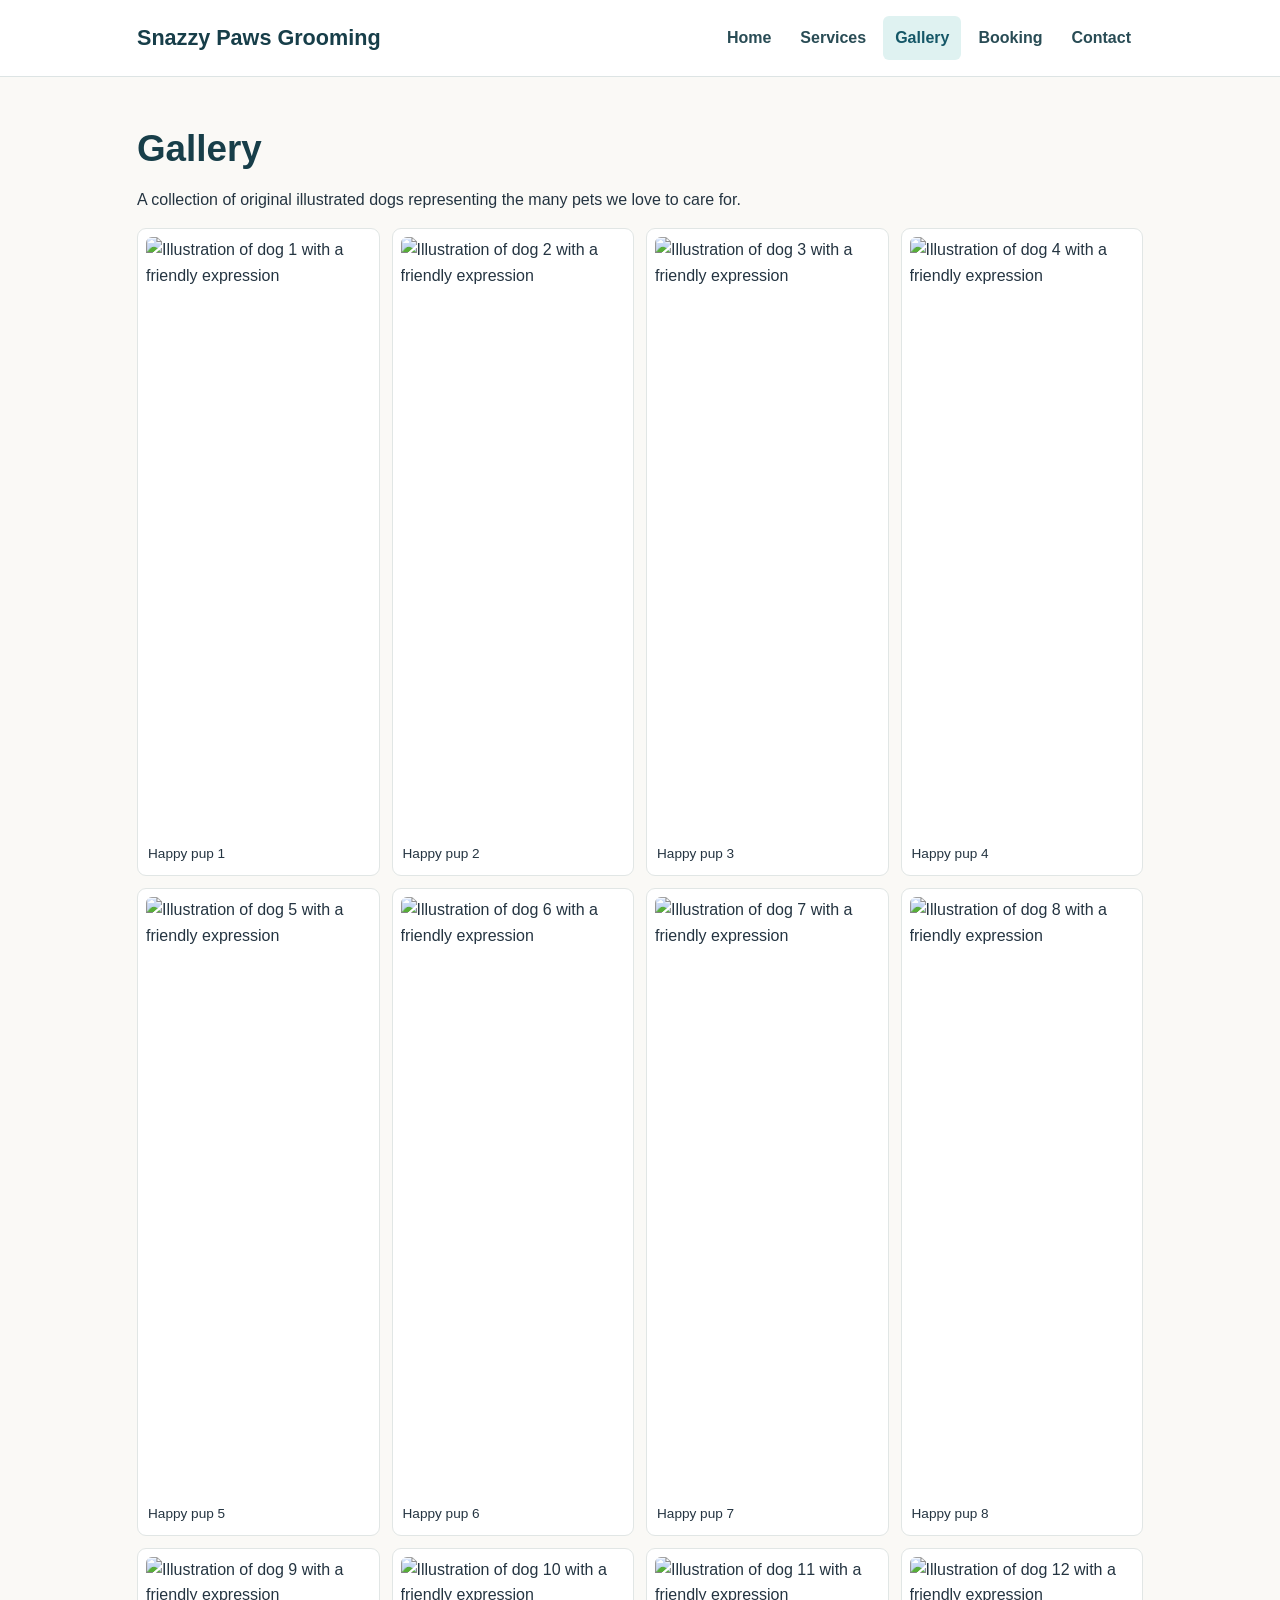
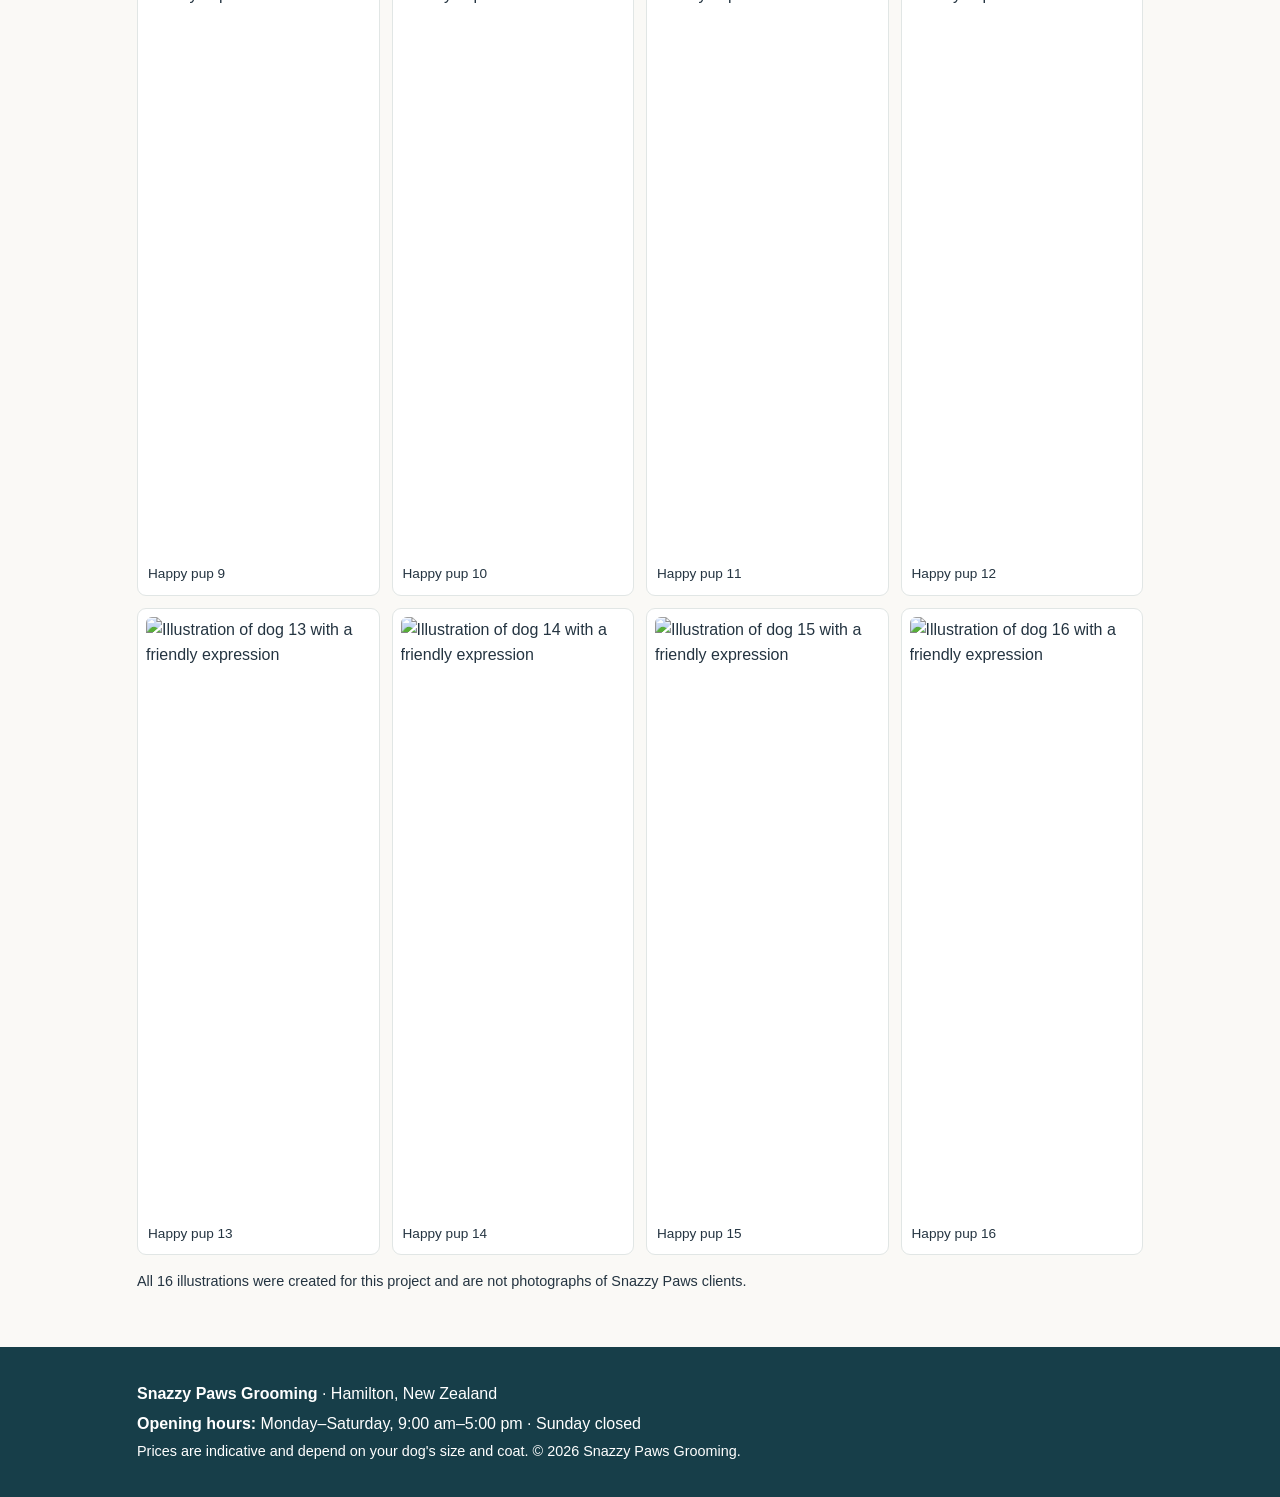
==== gallery.html @ 2d2e1646 "Add files via upload" ====
<!doctype html>
<html lang="en-NZ">
<head>
  <meta charset="utf-8">
  <meta name="viewport" content="width=device-width, initial-scale=1">
  <meta name="description" content="Snazzy Paws Grooming in Hamilton offers caring dog grooming services.">
  <title>Gallery | Snazzy Paws Grooming</title>
  <link rel="stylesheet" href="styles.min.css">
</head>
<body>
  <a class="skip" href="#main">Skip to main content</a>
  <header class="site-header">
    <div class="wrap nav-wrap">
      <a class="brand" href="index.html">Snazzy Paws Grooming</a>
      <nav class="nav-links" aria-label="Main navigation">
        <a href="index.html">Home</a><a href="services.html">Services</a><a href="gallery.html" aria-current="page">Gallery</a><a href="booking.html">Booking</a><a href="contact.html">Contact</a>
      </nav>
    </div>
  </header>
  <main id="main">
    <section><div class="wrap"><h1>Gallery</h1><p>A collection of original illustrated dogs representing the many pets we love to care for.</p><div class="gallery">
        <figure><img src="images/dog-01.svg" alt="Illustration of dog 1 with a friendly expression" width="600" height="600" loading="lazy"><figcaption>Happy pup 1</figcaption></figure>
        <figure><img src="images/dog-02.svg" alt="Illustration of dog 2 with a friendly expression" width="600" height="600" loading="lazy"><figcaption>Happy pup 2</figcaption></figure>
        <figure><img src="images/dog-03.svg" alt="Illustration of dog 3 with a friendly expression" width="600" height="600" loading="lazy"><figcaption>Happy pup 3</figcaption></figure>
        <figure><img src="images/dog-04.svg" alt="Illustration of dog 4 with a friendly expression" width="600" height="600" loading="lazy"><figcaption>Happy pup 4</figcaption></figure>
        <figure><img src="images/dog-05.svg" alt="Illustration of dog 5 with a friendly expression" width="600" height="600" loading="lazy"><figcaption>Happy pup 5</figcaption></figure>
        <figure><img src="images/dog-06.svg" alt="Illustration of dog 6 with a friendly expression" width="600" height="600" loading="lazy"><figcaption>Happy pup 6</figcaption></figure>
        <figure><img src="images/dog-07.svg" alt="Illustration of dog 7 with a friendly expression" width="600" height="600" loading="lazy"><figcaption>Happy pup 7</figcaption></figure>
        <figure><img src="images/dog-08.svg" alt="Illustration of dog 8 with a friendly expression" width="600" height="600" loading="lazy"><figcaption>Happy pup 8</figcaption></figure>
        <figure><img src="images/dog-09.svg" alt="Illustration of dog 9 with a friendly expression" width="600" height="600" loading="lazy"><figcaption>Happy pup 9</figcaption></figure>
        <figure><img src="images/dog-10.svg" alt="Illustration of dog 10 with a friendly expression" width="600" height="600" loading="lazy"><figcaption>Happy pup 10</figcaption></figure>
        <figure><img src="images/dog-11.svg" alt="Illustration of dog 11 with a friendly expression" width="600" height="600" loading="lazy"><figcaption>Happy pup 11</figcaption></figure>
        <figure><img src="images/dog-12.svg" alt="Illustration of dog 12 with a friendly expression" width="600" height="600" loading="lazy"><figcaption>Happy pup 12</figcaption></figure>
        <figure><img src="images/dog-13.svg" alt="Illustration of dog 13 with a friendly expression" width="600" height="600" loading="lazy"><figcaption>Happy pup 13</figcaption></figure>
        <figure><img src="images/dog-14.svg" alt="Illustration of dog 14 with a friendly expression" width="600" height="600" loading="lazy"><figcaption>Happy pup 14</figcaption></figure>
        <figure><img src="images/dog-15.svg" alt="Illustration of dog 15 with a friendly expression" width="600" height="600" loading="lazy"><figcaption>Happy pup 15</figcaption></figure>
        <figure><img src="images/dog-16.svg" alt="Illustration of dog 16 with a friendly expression" width="600" height="600" loading="lazy"><figcaption>Happy pup 16</figcaption></figure>
      </div><p class="small">All 16 illustrations were created for this project and are not photographs of Snazzy Paws clients.</p></div></section>
  </main>
  <footer class="site-footer">
    <div class="wrap">
      <p><strong>Snazzy Paws Grooming</strong> · Hamilton, New Zealand</p>
      <p><strong>Opening hours:</strong> Monday–Saturday, 9:00 am–5:00 pm · Sunday closed</p>
      <p class="small">Prices are indicative and depend on your dog's size and coat. &copy; 2026 Snazzy Paws Grooming.</p>
    </div>
  </footer>
</body>
</html>
---- styles.min.css ----
*{box-sizing:border-box}html{scroll-behavior:smooth}body{margin:0;font-family:Arial,Helvetica,sans-serif;color:#243441;background:#faf9f6;line-height:1.6}a{color:#11677c}a:hover{text-decoration:underline}a:focus-visible,button:focus-visible,input:focus-visible,textarea:focus-visible{outline:3px solid #ff9d5c;outline-offset:3px}.skip{position:absolute;left:-9999px;background:#fff;padding:12px;z-index:9}.skip:focus{left:12px;top:12px}.site-header{background:#fff;border-bottom:1px solid #dde4e4}.wrap{max-width:1050px;margin:auto;padding:0 22px}.nav-wrap{display:flex;justify-content:space-between;align-items:center;gap:15px;flex-wrap:wrap;padding-top:16px;padding-bottom:16px}.brand{font-weight:800;font-size:1.35rem;color:#173e49;text-decoration:none}.nav-links{display:flex;gap:5px;flex-wrap:wrap}.nav-links a{padding:9px 12px;border-radius:6px;text-decoration:none;font-weight:600;color:#294c55}.nav-links a:hover,.nav-links a[aria-current=page]{background:#dff2f1;color:#145767}main{min-height:60vh}section{padding:40px 0}.hero{background:#dff2f1}.hero-grid{display:grid;grid-template-columns:1.1fr 1fr;gap:35px;align-items:center}.hero img{width:100%;border-radius:16px;display:block}.eyebrow{font-size:.8rem;font-weight:700;text-transform:uppercase;letter-spacing:.1em;color:#11677c}h1{font-size:2.3rem;line-height:1.2;margin:10px 0 15px;color:#173e49}h2{font-size:1.65rem;line-height:1.25;color:#173e49}h3{color:#173e49}.button,button{display:inline-block;padding:12px 20px;border:0;border-radius:7px;background:#0b6478;color:#fff;font-size:1rem;font-weight:700;text-decoration:none;cursor:pointer}.button:hover,button:hover{background:#074c5c;color:#fff;text-decoration:none}.cards{display:grid;grid-template-columns:repeat(3,1fr);gap:18px}.card{background:white;padding:22px;border:1px solid #e1e4e3;border-radius:12px}.subtle{background:#f0f4f2}.small{font-size:.9rem}.table-scroll{overflow-x:auto;background:#fff;border-radius:10px;border:1px solid #dce2e1}table{border-collapse:collapse;width:100%;min-width:480px}th,td{padding:12px 14px;text-align:left;border-bottom:1px solid #e4e8e8}th{background:#dff2f1;color:#173e49}tr:last-child td{border-bottom:0}.gallery{display:grid;grid-template-columns:repeat(4,minmax(0,1fr));gap:12px}.gallery figure{margin:0;background:#fff;border:1px solid #e1e6e5;padding:8px;border-radius:9px}.gallery img{display:block;width:100%;aspect-ratio:1/1;object-fit:cover;border-radius:6px}.gallery figcaption{padding:6px 2px 2px;font-size:.85rem}form{max-width:670px;background:#fff;border:1px solid #e0e5e4;padding:24px;border-radius:12px}.field{margin-bottom:15px}label{display:block;font-weight:700;margin-bottom:5px}input,textarea{font:inherit;width:100%;padding:11px;border:1px solid #8f9da2;border-radius:6px;background:white}textarea{min-height:120px;resize:vertical}.hint{font-size:.88rem;color:#485b64}.map{width:100%;height:310px;border:0;border-radius:10px}.contact-grid{display:grid;grid-template-columns:1fr 1fr;gap:25px;align-items:start}.site-footer{background:#173e49;color:#fff;padding:30px 0}.site-footer p{margin:4px 0}.site-footer a{color:#d9f5ff}.notice{padding:12px 15px;border-left:4px solid #0b6478;background:#eaf5f4;margin:20px 0}@media(max-width:760px){.hero-grid,.contact-grid{grid-template-columns:1fr}.cards{grid-template-columns:1fr}.gallery{grid-template-columns:repeat(2,minmax(0,1fr))}h1{font-size:1.8rem}.nav-wrap{align-items:flex-start}.nav-links a{padding:8px}}@media(max-width:420px){.gallery{gap:7px}.wrap{padding:0 14px}section{padding:27px 0}form{padding:16px}.brand{font-size:1.2rem}}
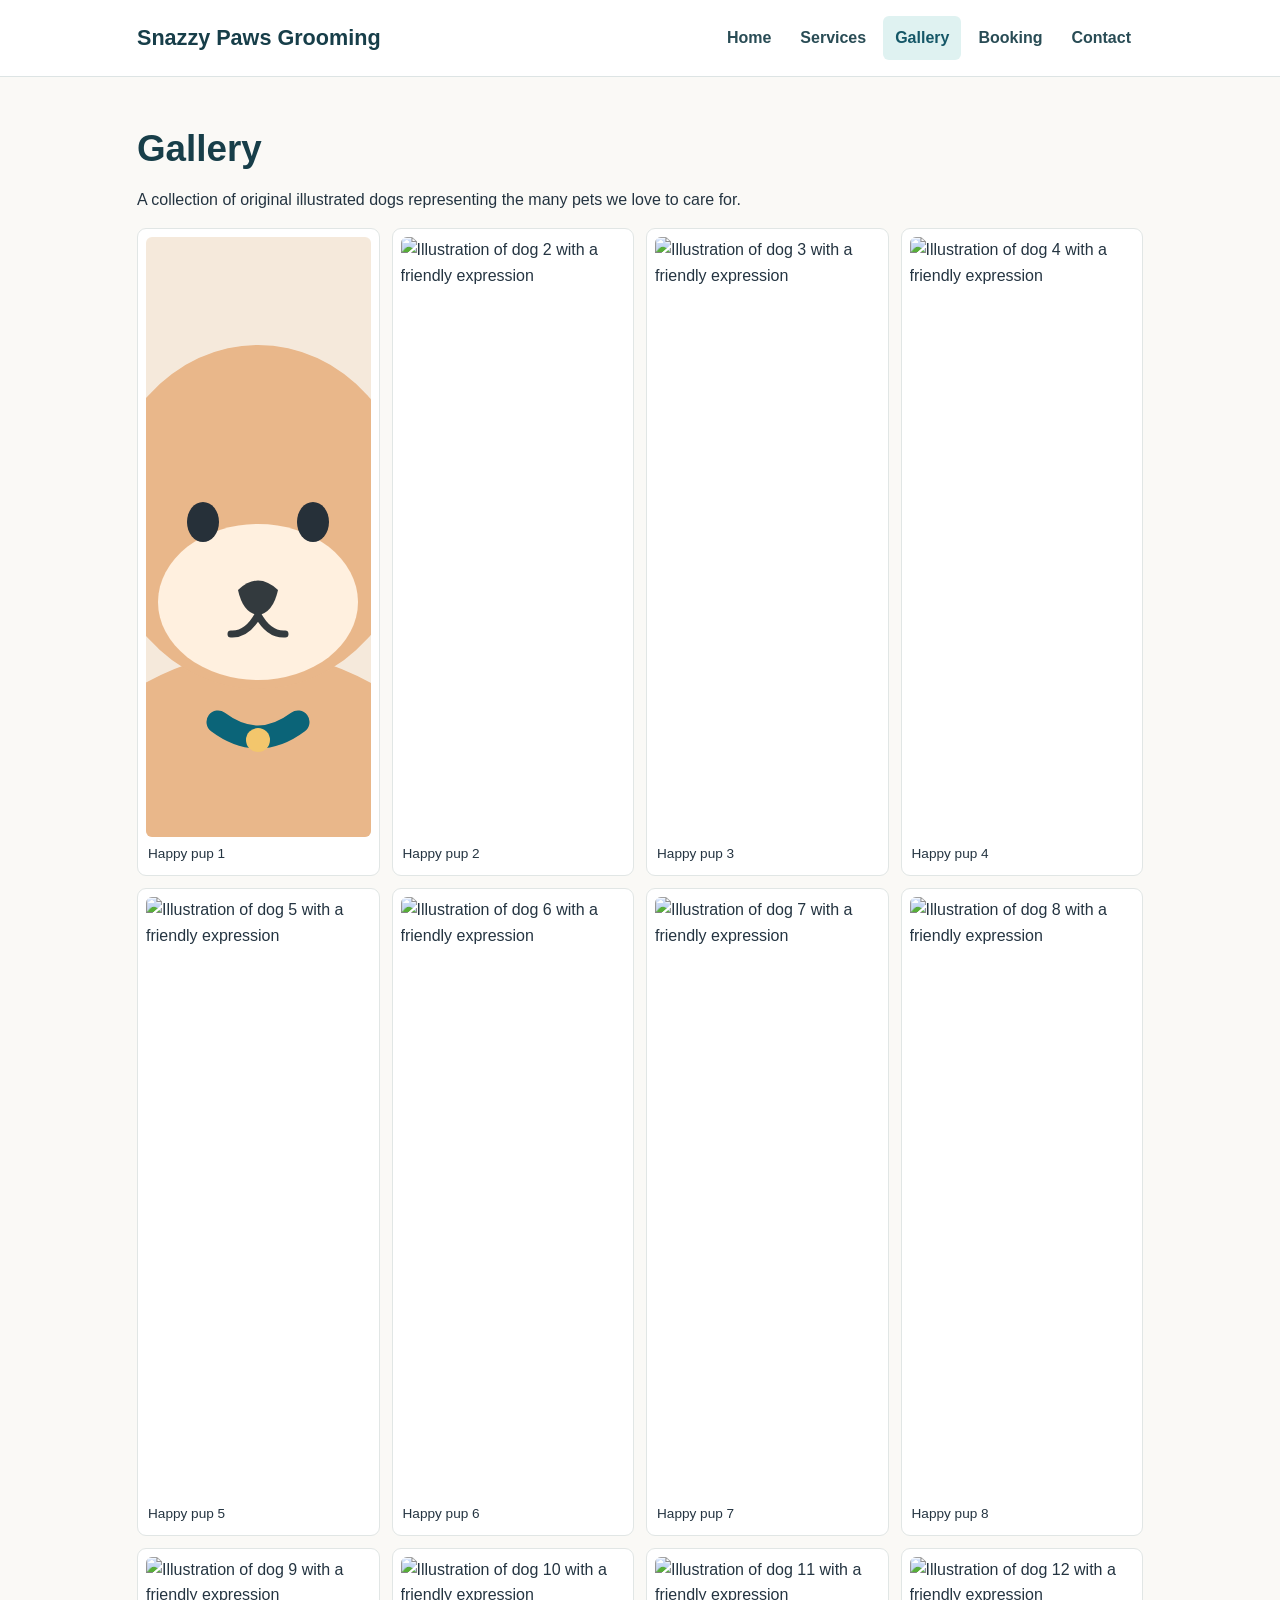
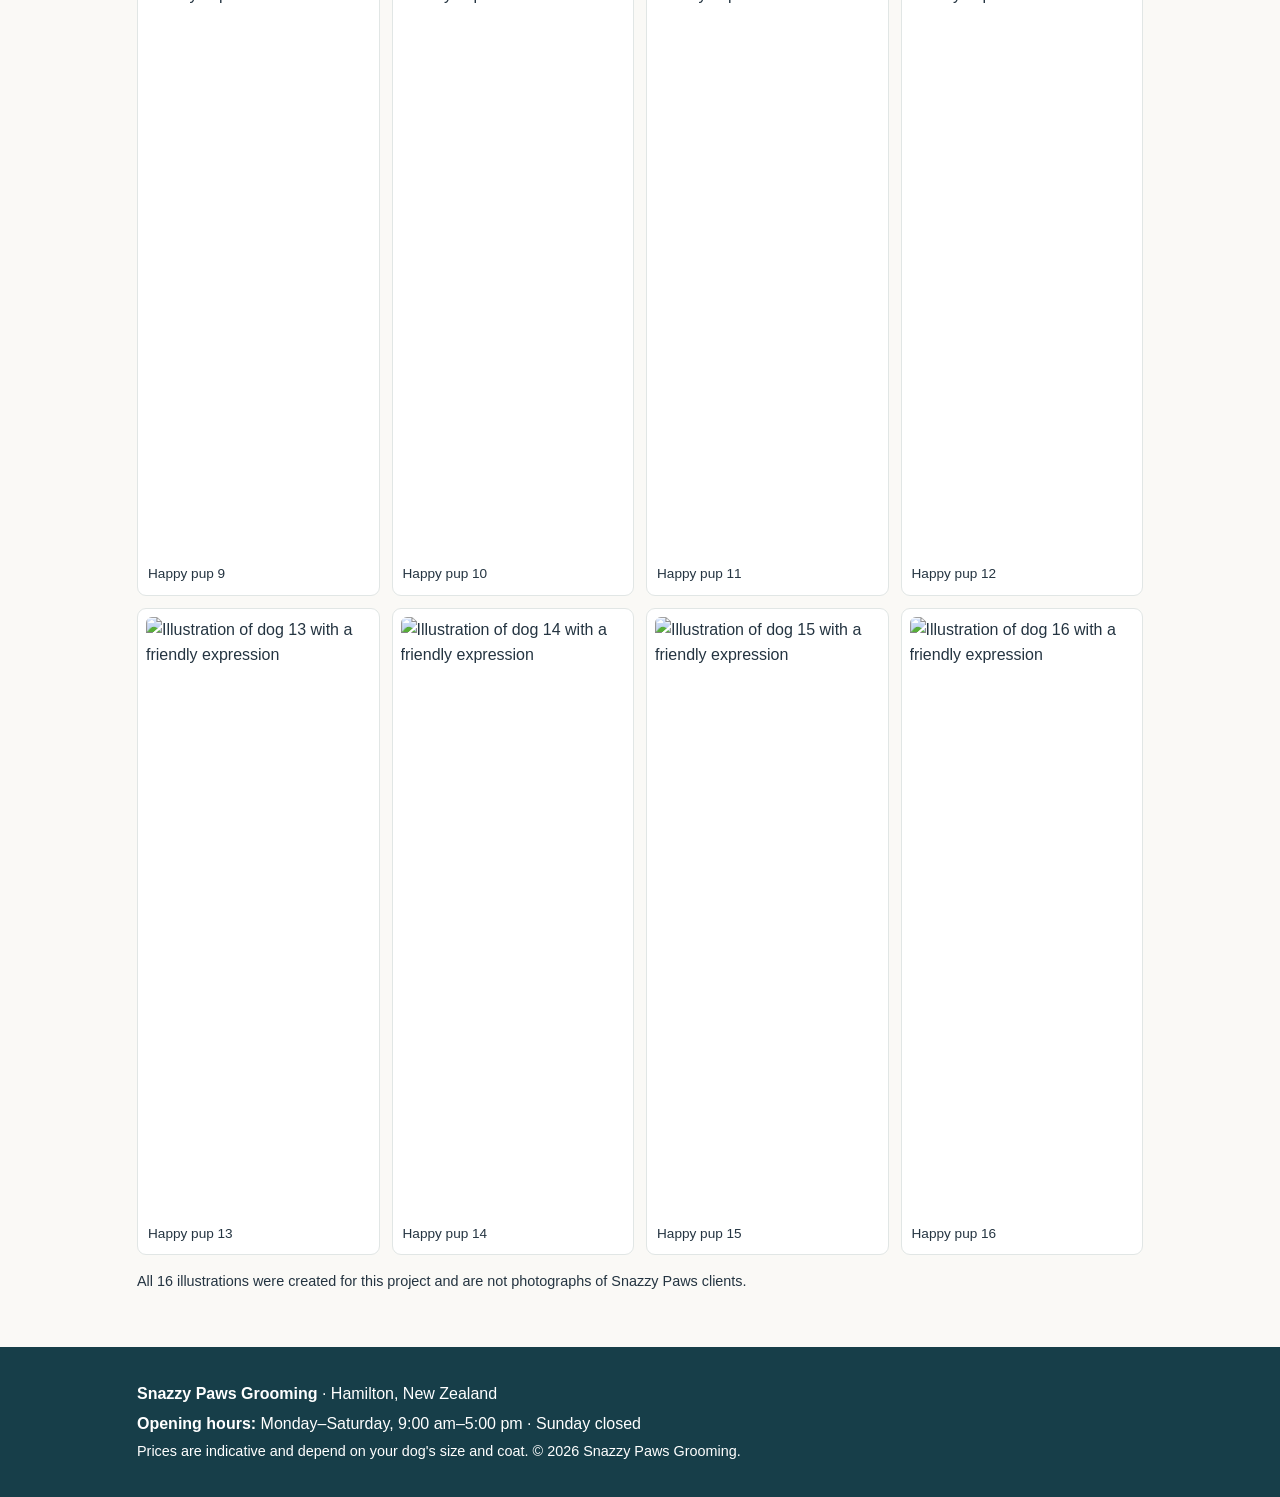
==== commit c0f86ebb: "Update gallery.html" ====
--- a/gallery.html
+++ b/gallery.html
@@ -1,3 +1,4 @@
+
 <!doctype html>
 <html lang="en-NZ">
 <head>
@@ -9,34 +10,98 @@
 </head>
 <body>
   <a class="skip" href="#main">Skip to main content</a>
+
   <header class="site-header">
     <div class="wrap nav-wrap">
       <a class="brand" href="index.html">Snazzy Paws Grooming</a>
       <nav class="nav-links" aria-label="Main navigation">
-        <a href="index.html">Home</a><a href="services.html">Services</a><a href="gallery.html" aria-current="page">Gallery</a><a href="booking.html">Booking</a><a href="contact.html">Contact</a>
+        <a href="index.html">Home</a>
+        <a href="services.html">Services</a>
+        <a href="gallery.html" aria-current="page">Gallery</a>
+        <a href="booking.html">Booking</a>
+        <a href="contact.html">Contact</a>
       </nav>
     </div>
   </header>
+
   <main id="main">
-    <section><div class="wrap"><h1>Gallery</h1><p>A collection of original illustrated dogs representing the many pets we love to care for.</p><div class="gallery">
-        <figure><img src="images/dog-01.svg" alt="Illustration of dog 1 with a friendly expression" width="600" height="600" loading="lazy"><figcaption>Happy pup 1</figcaption></figure>
-        <figure><img src="images/dog-02.svg" alt="Illustration of dog 2 with a friendly expression" width="600" height="600" loading="lazy"><figcaption>Happy pup 2</figcaption></figure>
-        <figure><img src="images/dog-03.svg" alt="Illustration of dog 3 with a friendly expression" width="600" height="600" loading="lazy"><figcaption>Happy pup 3</figcaption></figure>
-        <figure><img src="images/dog-04.svg" alt="Illustration of dog 4 with a friendly expression" width="600" height="600" loading="lazy"><figcaption>Happy pup 4</figcaption></figure>
-        <figure><img src="images/dog-05.svg" alt="Illustration of dog 5 with a friendly expression" width="600" height="600" loading="lazy"><figcaption>Happy pup 5</figcaption></figure>
-        <figure><img src="images/dog-06.svg" alt="Illustration of dog 6 with a friendly expression" width="600" height="600" loading="lazy"><figcaption>Happy pup 6</figcaption></figure>
-        <figure><img src="images/dog-07.svg" alt="Illustration of dog 7 with a friendly expression" width="600" height="600" loading="lazy"><figcaption>Happy pup 7</figcaption></figure>
-        <figure><img src="images/dog-08.svg" alt="Illustration of dog 8 with a friendly expression" width="600" height="600" loading="lazy"><figcaption>Happy pup 8</figcaption></figure>
-        <figure><img src="images/dog-09.svg" alt="Illustration of dog 9 with a friendly expression" width="600" height="600" loading="lazy"><figcaption>Happy pup 9</figcaption></figure>
-        <figure><img src="images/dog-10.svg" alt="Illustration of dog 10 with a friendly expression" width="600" height="600" loading="lazy"><figcaption>Happy pup 10</figcaption></figure>
-        <figure><img src="images/dog-11.svg" alt="Illustration of dog 11 with a friendly expression" width="600" height="600" loading="lazy"><figcaption>Happy pup 11</figcaption></figure>
-        <figure><img src="images/dog-12.svg" alt="Illustration of dog 12 with a friendly expression" width="600" height="600" loading="lazy"><figcaption>Happy pup 12</figcaption></figure>
-        <figure><img src="images/dog-13.svg" alt="Illustration of dog 13 with a friendly expression" width="600" height="600" loading="lazy"><figcaption>Happy pup 13</figcaption></figure>
-        <figure><img src="images/dog-14.svg" alt="Illustration of dog 14 with a friendly expression" width="600" height="600" loading="lazy"><figcaption>Happy pup 14</figcaption></figure>
-        <figure><img src="images/dog-15.svg" alt="Illustration of dog 15 with a friendly expression" width="600" height="600" loading="lazy"><figcaption>Happy pup 15</figcaption></figure>
-        <figure><img src="images/dog-16.svg" alt="Illustration of dog 16 with a friendly expression" width="600" height="600" loading="lazy"><figcaption>Happy pup 16</figcaption></figure>
-      </div><p class="small">All 16 illustrations were created for this project and are not photographs of Snazzy Paws clients.</p></div></section>
+    <section>
+      <div class="wrap">
+        <h1>Gallery</h1>
+        <p>A collection of original illustrated dogs representing the many pets we love to care for.</p>
+
+        <div class="gallery">
+          <figure>
+            <img src="images/dog-01.svg" alt="Illustration of dog 1 with a friendly expression" width="600" height="600" loading="lazy">
+            <figcaption>Happy pup 1</figcaption>
+          </figure>
+          <figure>
+            <img src="dog-02.svg" alt="Illustration of dog 2 with a friendly expression" width="600" height="600" loading="lazy">
+            <figcaption>Happy pup 2</figcaption>
+          </figure>
+          <figure>
+            <img src="dog-03.svg" alt="Illustration of dog 3 with a friendly expression" width="600" height="600" loading="lazy">
+            <figcaption>Happy pup 3</figcaption>
+          </figure>
+          <figure>
+            <img src="dog-04.svg" alt="Illustration of dog 4 with a friendly expression" width="600" height="600" loading="lazy">
+            <figcaption>Happy pup 4</figcaption>
+          </figure>
+          <figure>
+            <img src="dog-05.svg" alt="Illustration of dog 5 with a friendly expression" width="600" height="600" loading="lazy">
+            <figcaption>Happy pup 5</figcaption>
+          </figure>
+          <figure>
+            <img src="dog-06.svg" alt="Illustration of dog 6 with a friendly expression" width="600" height="600" loading="lazy">
+            <figcaption>Happy pup 6</figcaption>
+          </figure>
+          <figure>
+            <img src="dog-07.svg" alt="Illustration of dog 7 with a friendly expression" width="600" height="600" loading="lazy">
+            <figcaption>Happy pup 7</figcaption>
+          </figure>
+          <figure>
+            <img src="dog-08.svg" alt="Illustration of dog 8 with a friendly expression" width="600" height="600" loading="lazy">
+            <figcaption>Happy pup 8</figcaption>
+          </figure>
+          <figure>
+            <img src="dog-09.svg" alt="Illustration of dog 9 with a friendly expression" width="600" height="600" loading="lazy">
+            <figcaption>Happy pup 9</figcaption>
+          </figure>
+          <figure>
+            <img src="dog-10.svg" alt="Illustration of dog 10 with a friendly expression" width="600" height="600" loading="lazy">
+            <figcaption>Happy pup 10</figcaption>
+          </figure>
+          <figure>
+            <img src="dog-11.svg" alt="Illustration of dog 11 with a friendly expression" width="600" height="600" loading="lazy">
+            <figcaption>Happy pup 11</figcaption>
+          </figure>
+          <figure>
+            <img src="dog-12.svg" alt="Illustration of dog 12 with a friendly expression" width="600" height="600" loading="lazy">
+            <figcaption>Happy pup 12</figcaption>
+          </figure>
+          <figure>
+            <img src="dog-13.svg" alt="Illustration of dog 13 with a friendly expression" width="600" height="600" loading="lazy">
+            <figcaption>Happy pup 13</figcaption>
+          </figure>
+          <figure>
+            <img src="dog-14.svg" alt="Illustration of dog 14 with a friendly expression" width="600" height="600" loading="lazy">
+            <figcaption>Happy pup 14</figcaption>
+          </figure>
+          <figure>
+            <img src="dog-15.svg" alt="Illustration of dog 15 with a friendly expression" width="600" height="600" loading="lazy">
+            <figcaption>Happy pup 15</figcaption>
+          </figure>
+          <figure>
+            <img src="dog-16.svg" alt="Illustration of dog 16 with a friendly expression" width="600" height="600" loading="lazy">
+            <figcaption>Happy pup 16</figcaption>
+          </figure>
+        </div>
+
+        <p class="small">All 16 illustrations were created for this project and are not photographs of Snazzy Paws clients.</p>
+      </div>
+    </section>
   </main>
+
   <footer class="site-footer">
     <div class="wrap">
       <p><strong>Snazzy Paws Grooming</strong> · Hamilton, New Zealand</p>
@@ -45,4 +110,4 @@
     </div>
   </footer>
 </body>
-</html>+</html>
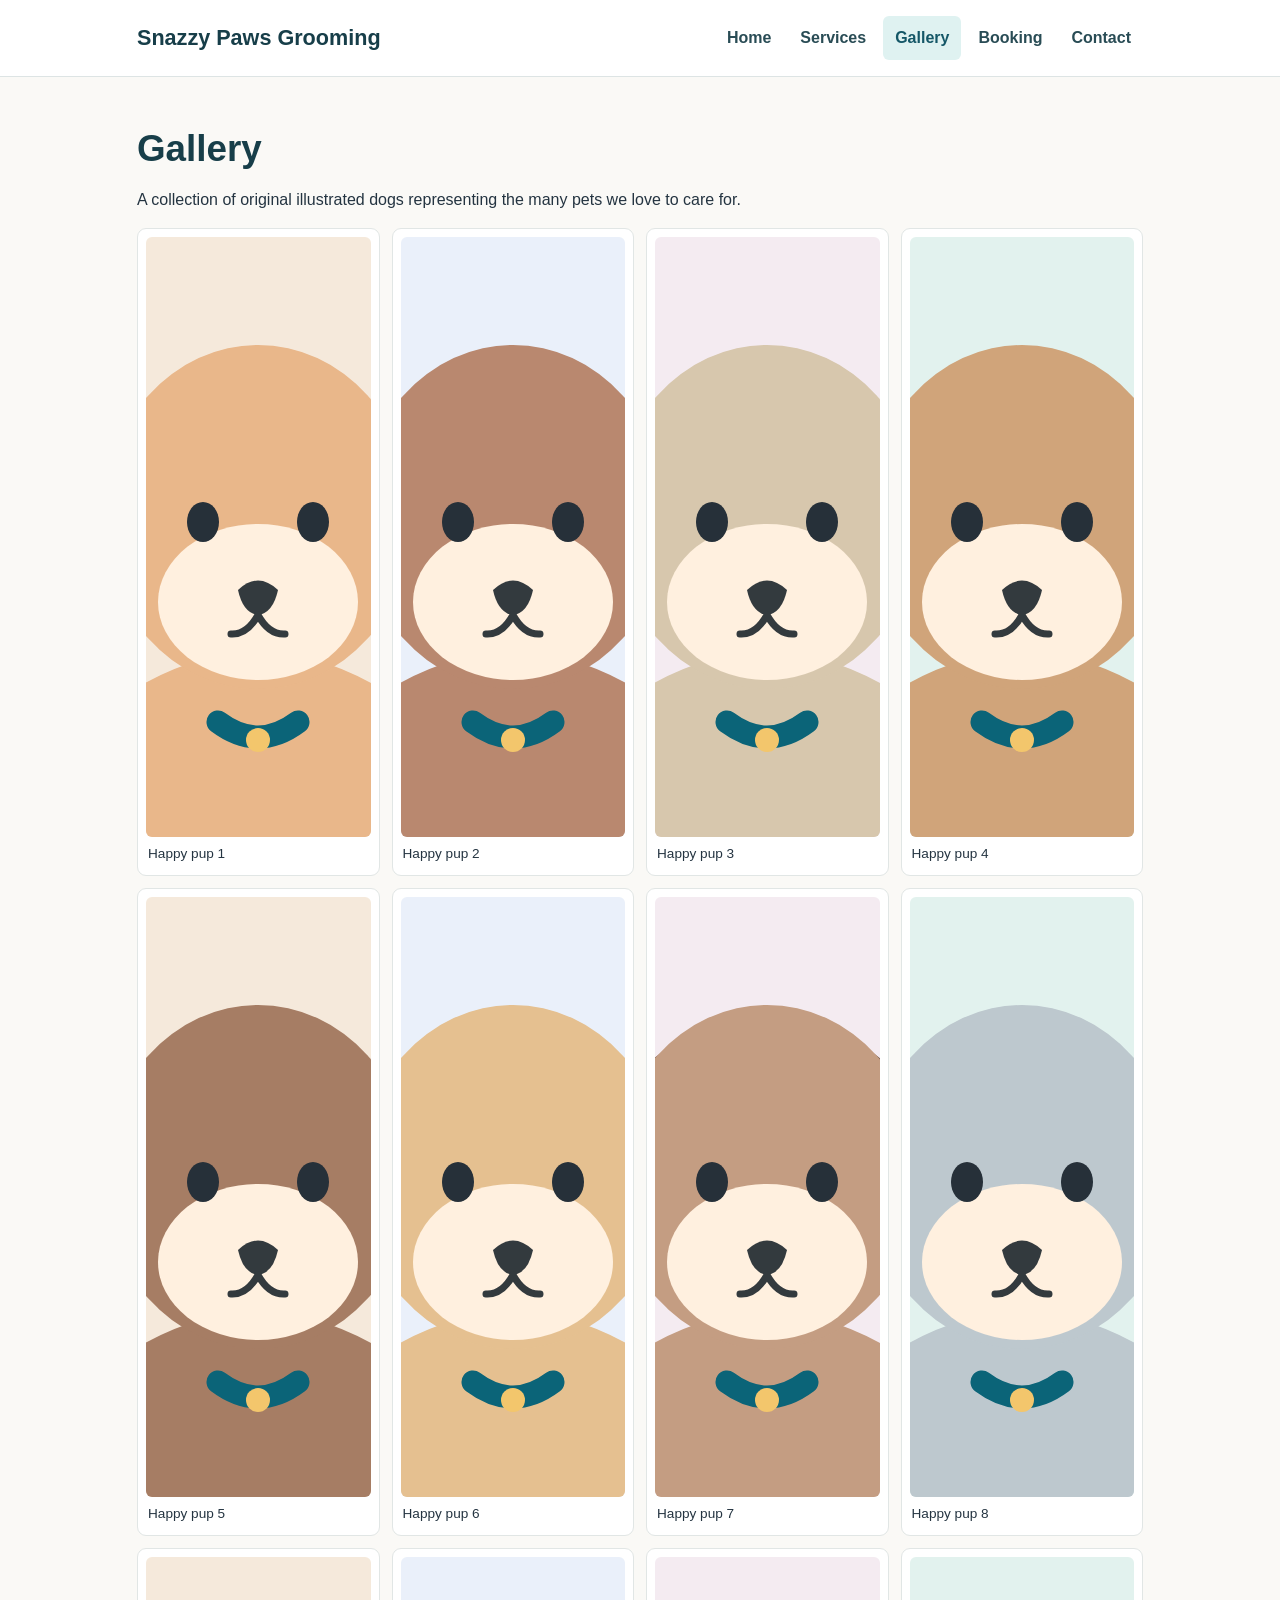
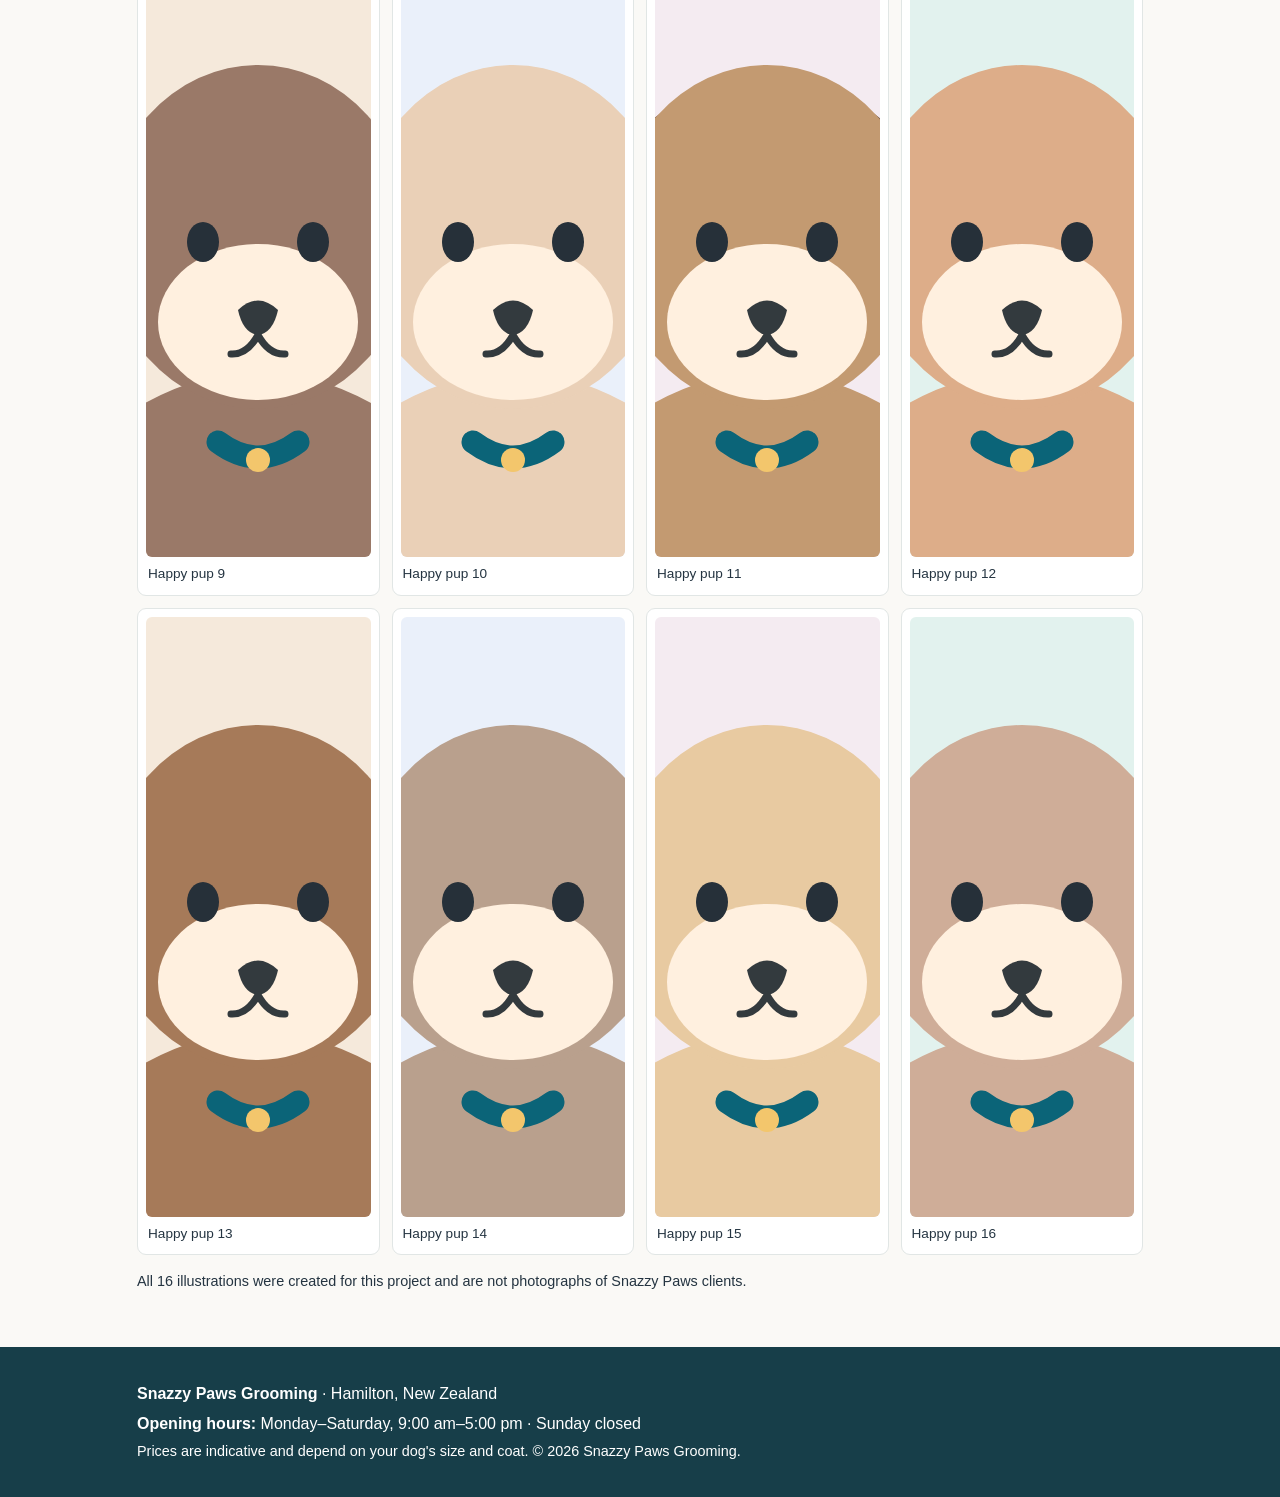
==== commit 53f2cca4: "Update image paths to include 'images/' prefix" ====
--- a/gallery.html
+++ b/gallery.html
@@ -36,63 +36,63 @@
             <figcaption>Happy pup 1</figcaption>
           </figure>
           <figure>
-            <img src="dog-02.svg" alt="Illustration of dog 2 with a friendly expression" width="600" height="600" loading="lazy">
+            <img src="images/dog-02.svg" alt="Illustration of dog 2 with a friendly expression" width="600" height="600" loading="lazy">
             <figcaption>Happy pup 2</figcaption>
           </figure>
           <figure>
-            <img src="dog-03.svg" alt="Illustration of dog 3 with a friendly expression" width="600" height="600" loading="lazy">
+            <img src="images/dog-03.svg" alt="Illustration of dog 3 with a friendly expression" width="600" height="600" loading="lazy">
             <figcaption>Happy pup 3</figcaption>
           </figure>
           <figure>
-            <img src="dog-04.svg" alt="Illustration of dog 4 with a friendly expression" width="600" height="600" loading="lazy">
+            <img src="images/dog-04.svg" alt="Illustration of dog 4 with a friendly expression" width="600" height="600" loading="lazy">
             <figcaption>Happy pup 4</figcaption>
           </figure>
           <figure>
-            <img src="dog-05.svg" alt="Illustration of dog 5 with a friendly expression" width="600" height="600" loading="lazy">
+            <img src="images/dog-05.svg" alt="Illustration of dog 5 with a friendly expression" width="600" height="600" loading="lazy">
             <figcaption>Happy pup 5</figcaption>
           </figure>
           <figure>
-            <img src="dog-06.svg" alt="Illustration of dog 6 with a friendly expression" width="600" height="600" loading="lazy">
+            <img src="images/dog-06.svg" alt="Illustration of dog 6 with a friendly expression" width="600" height="600" loading="lazy">
             <figcaption>Happy pup 6</figcaption>
           </figure>
           <figure>
-            <img src="dog-07.svg" alt="Illustration of dog 7 with a friendly expression" width="600" height="600" loading="lazy">
+            <img src="images/dog-07.svg" alt="Illustration of dog 7 with a friendly expression" width="600" height="600" loading="lazy">
             <figcaption>Happy pup 7</figcaption>
           </figure>
           <figure>
-            <img src="dog-08.svg" alt="Illustration of dog 8 with a friendly expression" width="600" height="600" loading="lazy">
+            <img src="images/dog-08.svg" alt="Illustration of dog 8 with a friendly expression" width="600" height="600" loading="lazy">
             <figcaption>Happy pup 8</figcaption>
           </figure>
           <figure>
-            <img src="dog-09.svg" alt="Illustration of dog 9 with a friendly expression" width="600" height="600" loading="lazy">
+            <img src="images/dog-09.svg" alt="Illustration of dog 9 with a friendly expression" width="600" height="600" loading="lazy">
             <figcaption>Happy pup 9</figcaption>
           </figure>
           <figure>
-            <img src="dog-10.svg" alt="Illustration of dog 10 with a friendly expression" width="600" height="600" loading="lazy">
+            <img src="images/dog-10.svg" alt="Illustration of dog 10 with a friendly expression" width="600" height="600" loading="lazy">
             <figcaption>Happy pup 10</figcaption>
           </figure>
           <figure>
-            <img src="dog-11.svg" alt="Illustration of dog 11 with a friendly expression" width="600" height="600" loading="lazy">
+            <img src="images/dog-11.svg" alt="Illustration of dog 11 with a friendly expression" width="600" height="600" loading="lazy">
             <figcaption>Happy pup 11</figcaption>
           </figure>
           <figure>
-            <img src="dog-12.svg" alt="Illustration of dog 12 with a friendly expression" width="600" height="600" loading="lazy">
+            <img src="images/dog-12.svg" alt="Illustration of dog 12 with a friendly expression" width="600" height="600" loading="lazy">
             <figcaption>Happy pup 12</figcaption>
           </figure>
           <figure>
-            <img src="dog-13.svg" alt="Illustration of dog 13 with a friendly expression" width="600" height="600" loading="lazy">
+            <img src="images/dog-13.svg" alt="Illustration of dog 13 with a friendly expression" width="600" height="600" loading="lazy">
             <figcaption>Happy pup 13</figcaption>
           </figure>
           <figure>
-            <img src="dog-14.svg" alt="Illustration of dog 14 with a friendly expression" width="600" height="600" loading="lazy">
+            <img src="images/dog-14.svg" alt="Illustration of dog 14 with a friendly expression" width="600" height="600" loading="lazy">
             <figcaption>Happy pup 14</figcaption>
           </figure>
           <figure>
-            <img src="dog-15.svg" alt="Illustration of dog 15 with a friendly expression" width="600" height="600" loading="lazy">
+            <img src="images/dog-15.svg" alt="Illustration of dog 15 with a friendly expression" width="600" height="600" loading="lazy">
             <figcaption>Happy pup 15</figcaption>
           </figure>
           <figure>
-            <img src="dog-16.svg" alt="Illustration of dog 16 with a friendly expression" width="600" height="600" loading="lazy">
+            <img src="images/dog-16.svg" alt="Illustration of dog 16 with a friendly expression" width="600" height="600" loading="lazy">
             <figcaption>Happy pup 16</figcaption>
           </figure>
         </div>
